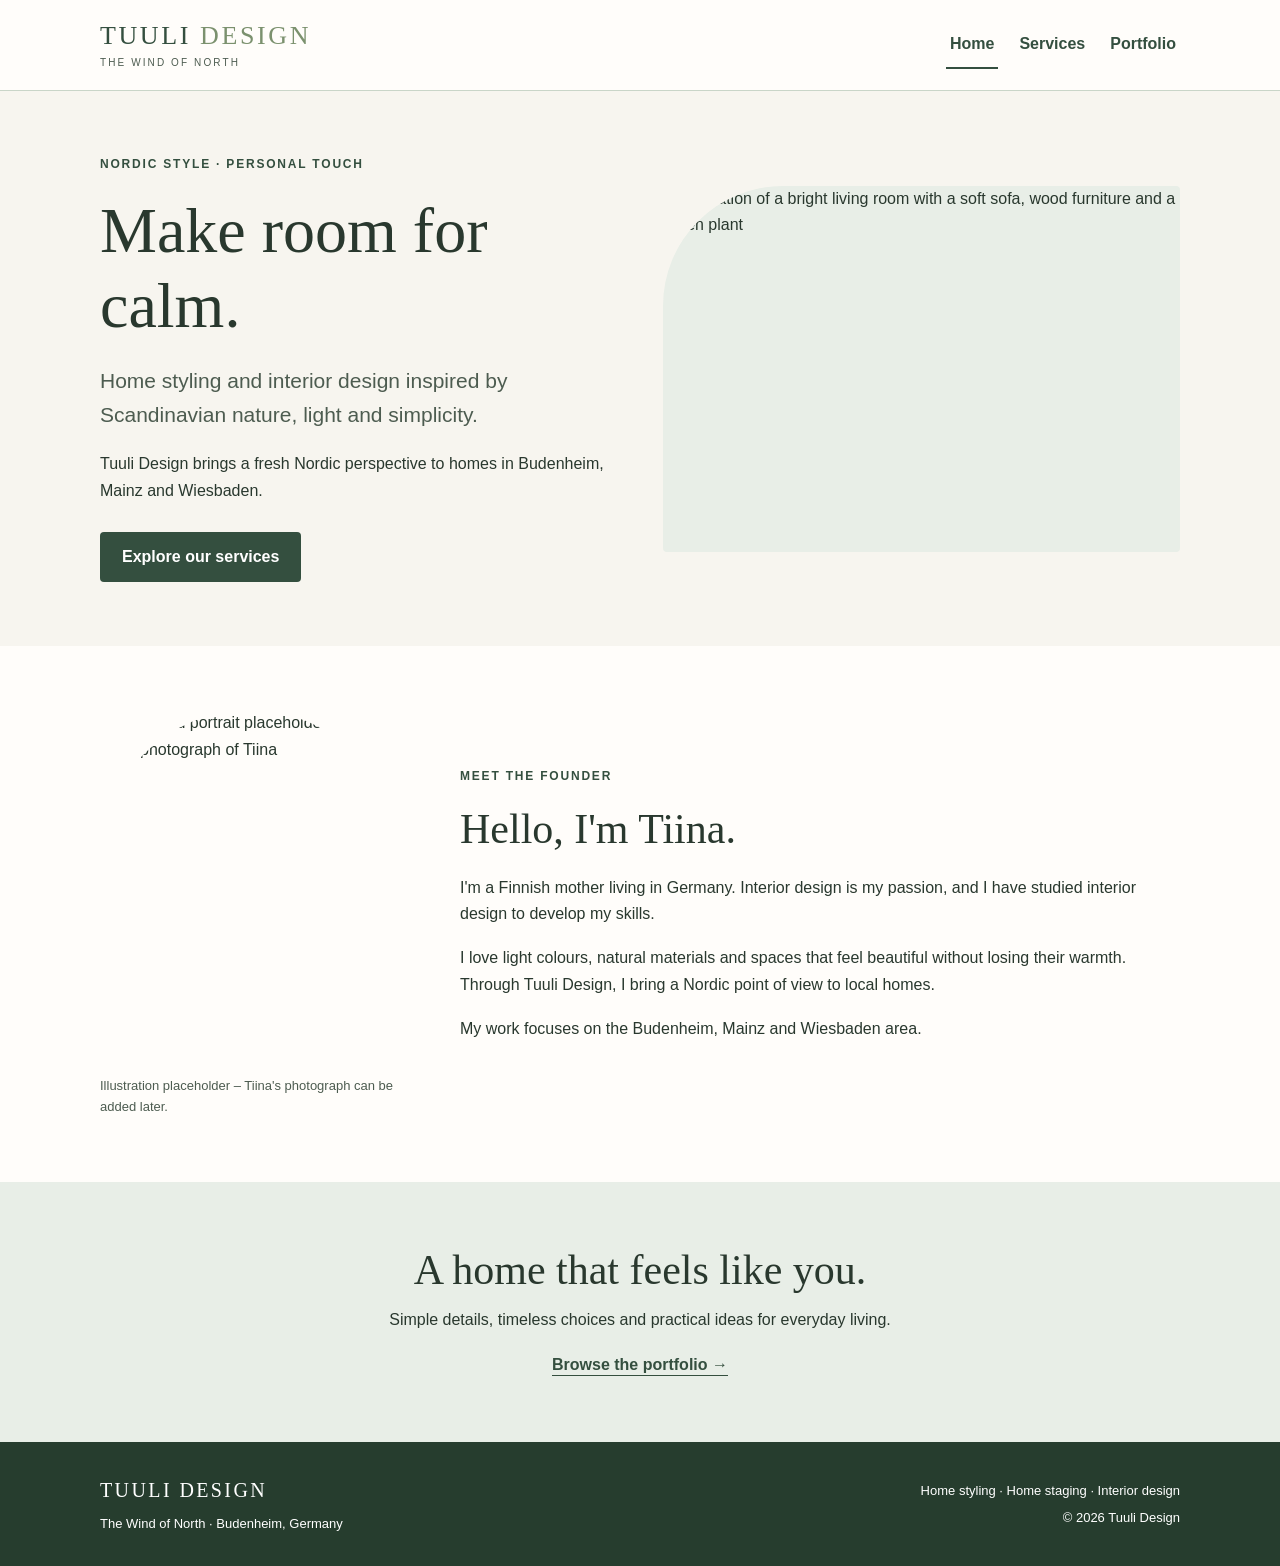
==== index.html @ 6cf5b350 "Add files via upload" ====
<!DOCTYPE html>
<html lang="en">
<head>
  <meta charset="UTF-8">
  <meta name="viewport" content="width=device-width, initial-scale=1.0">
  <meta name="description" content="Meet Tiina and discover Nordic-inspired home styling in the Mainz area.">
  <title>Tuuli Design | Nordic Home Styling</title>
  <link rel="stylesheet" href="style.css">
</head>
<body>
<a class="skip-link" href="#main-content">Skip to main content</a>
<header class="site-header">
  <div class="container header-inner">
    <a class="brand" href="index.html" aria-label="Tuuli Design homepage">
      <span class="brand-name">TUULI <span>DESIGN</span></span>
      <span class="brand-tagline">THE WIND OF NORTH</span>
    </a>
    <nav aria-label="Main navigation"><ul class="nav-list"><li><a href="index.html" aria-current="page">Home</a></li>
<li><a href="services.html">Services</a></li>
<li><a href="portfolio.html">Portfolio</a></li></ul></nav>
  </div>
</header>
<main id="main-content">
<section class="hero section">
  <div class="container two-columns">
    <div>
      <p class="eyebrow">NORDIC STYLE · PERSONAL TOUCH</p>
      <h1>Make room for calm.</h1>
      <p class="lead">Home styling and interior design inspired by Scandinavian nature, light and simplicity.</p>
      <p>Tuuli Design brings a fresh Nordic perspective to homes in Budenheim, Mainz and Wiesbaden.</p>
      <a class="button" href="services.html">Explore our services</a>
    </div>
    <img class="feature-image" src="images/living-room.svg" width="960" height="680" alt="Illustration of a bright living room with a soft sofa, wood furniture and a green plant">
  </div>
</section>
<section class="section about" aria-labelledby="about-title">
  <div class="container about-grid">
    <figure class="portrait-figure">
      <img src="images/tiina-placeholder.svg" width="540" height="640" loading="lazy" alt="Illustrated portrait placeholder; this is not a photograph of Tiina">
      <figcaption>Illustration placeholder – Tiina's photograph can be added later.</figcaption>
    </figure>
    <div>
      <p class="eyebrow">MEET THE FOUNDER</p>
      <h2 id="about-title">Hello, I'm Tiina.</h2>
      <p>I'm a Finnish mother living in Germany. Interior design is my passion, and I have studied interior design to develop my skills.</p>
      <p>I love light colours, natural materials and spaces that feel beautiful without losing their warmth. Through Tuuli Design, I bring a Nordic point of view to local homes.</p>
      <p>My work focuses on the Budenheim, Mainz and Wiesbaden area.</p>
    </div>
  </div>
</section>
<section class="section center-section">
  <div class="container">
    <h2>A home that feels like you.</h2>
    <p>Simple details, timeless choices and practical ideas for everyday living.</p>
    <a class="text-link" href="portfolio.html">Browse the portfolio →</a>
  </div>
</section>
</main>
<footer class="site-footer">
  <div class="container footer-inner">
    <div><strong>TUULI DESIGN</strong><p>The Wind of North · Budenheim, Germany</p></div>
    <div><p>Home styling · Home staging · Interior design</p><p>© 2026 Tuuli Design</p></div>
  </div>
</footer>
</body>
</html>
---- style.css ----
/* Tuuli Design – one shared stylesheet for all three pages */
:root { --bg:#f7f5ef; --paper:#fffdfa; --green:#344f3f; --soft:#e8eee7; --text:#29382e; --muted:#4d5c50; --line:#c9d5c8; }
* { box-sizing:border-box; }
html { scroll-behavior:smooth; }
body { margin:0; font-family:Arial, Helvetica, sans-serif; line-height:1.65; color:var(--text); background:var(--bg); }
img { display:block; max-width:100%; height:auto; }
a { color:var(--green); }
a:focus-visible { outline:3px solid #a47441; outline-offset:4px; }
.container { width:min(1080px, calc(100% - 40px)); margin-inline:auto; }
.narrow { max-width:780px; }
.section { padding:64px 0; }
.skip-link { position:absolute; left:12px; top:-80px; z-index:9; padding:12px 16px; background:white; }
.skip-link:focus { top:10px; }
/* Header and navigation */
.site-header { background:var(--paper); border-bottom:1px solid var(--line); }
.header-inner { display:flex; align-items:center; justify-content:space-between; gap:24px; min-height:90px; }
.brand { display:flex; flex-direction:column; text-decoration:none; line-height:1.2; }
.brand-name { font:26px Georgia, serif; letter-spacing:.1em; color:var(--green); }
.brand-name span { color:#7b916e; }
.brand-tagline { font-size:10px; letter-spacing:.21em; margin-top:6px; color:var(--muted); }
.nav-list { list-style:none; display:flex; flex-wrap:wrap; gap:6px 17px; padding:0; margin:0; }
.nav-list a { display:inline-block; padding:10px 4px; min-height:44px; font-weight:bold; text-decoration:none; border-bottom:2px solid transparent; }
.nav-list a:hover,.nav-list a[aria-current="page"] { border-color:var(--green); }
/* Typography */
h1,h2,h3 { font-family:Georgia, 'Times New Roman', serif; line-height:1.18; font-weight:400; margin:0 0 20px; }
h1 { font-size:clamp(38px, 5vw, 64px); }
h2 { font-size:clamp(30px, 3.5vw, 42px); }
h3 { font-size:24px; }
p { margin:0 0 18px; }
.eyebrow { font-size:12px; font-weight:bold; letter-spacing:.15em; color:var(--green); }
.lead { color:var(--muted); font-size:clamp(17px, 2vw, 21px); }
.button { display:inline-block; background:var(--green); color:white; font-weight:bold; text-decoration:none; padding:12px 22px; border-radius:4px; min-height:48px; margin-top:10px; }
.button:hover { background:#213a2b; }
.text-link { font-weight:bold; text-underline-offset:5px; }
/* Page sections */
.two-columns { display:grid; grid-template-columns:1fr 1fr; align-items:center; gap:46px; }
.feature-image { width:100%; border-radius:120px 4px 4px 4px; background:#e8eee7; }
.about { background:var(--paper); }
.about-grid { display:grid; grid-template-columns:300px 1fr; align-items:center; gap:60px; }
.portrait-figure { margin:0; }
.portrait-figure img { width:100%; border-radius:150px 150px 4px 4px; }
figcaption,.small-note { color:var(--muted); font-size:13px; margin-top:9px; }
.center-section { text-align:center; background:var(--soft); }
.center-section h2 { margin-bottom:12px; }
.page-heading { padding-bottom:40px; }
.service-grid,.gallery { display:grid; grid-template-columns:repeat(3,minmax(0,1fr)); gap:22px; }
.service-card,.gallery-card { background:var(--paper); border:1px solid var(--line); }
.service-card { padding:26px 22px; }
.service-card h3 { font-size:23px; }
.service-card p,.gallery-card p { color:var(--muted); }
.process-section { background:var(--soft); }
.steps-list { padding-left:25px; }
.steps-list li { padding-left:7px; margin-bottom:18px; }
.steps-list li::marker { color:var(--green); font-weight:bold; }
.gallery-card img { width:100%; aspect-ratio:4/3; object-fit:cover; }
.gallery-card > div { padding:18px 20px 8px; }
/* The table can scroll horizontally on narrow screens */
.table-scroll { overflow-x:auto; }
.table-scroll:focus-visible { outline:3px solid #a47441; }
table { border-collapse:collapse; width:100%; min-width:490px; background:var(--paper); }
caption { text-align:left; font-weight:bold; padding-bottom:9px; }
th,td { text-align:left; padding:12px; border:1px solid var(--line); }
thead { background:#d5dfd2; }
/* Shared footer */
.site-footer { background:#263d2e; color:#fff; padding:32px 0; }
.footer-inner { display:flex; justify-content:space-between; gap:18px; }
.footer-inner > div:last-child { text-align:right; }
.site-footer p { font-size:13px; margin:6px 0 0; }
.site-footer strong { font-family:Georgia, serif; letter-spacing:.12em; font-weight:normal; font-size:20px; }
/* Tablet and phone */
@media (max-width:800px) { .service-grid,.gallery { grid-template-columns:repeat(2,minmax(0,1fr)); } .about-grid { gap:35px; grid-template-columns:240px 1fr; } }
@media (max-width:620px) {
  .container { width:calc(100% - 32px); }
  .section { padding:45px 0; }
  .header-inner { flex-direction:column; align-items:flex-start; padding:18px 0 12px; gap:10px; }
  .two-columns,.about-grid,.service-grid,.gallery { grid-template-columns:1fr; }
  .two-columns { gap:25px; }
  .feature-image { border-radius:70px 4px 4px 4px; }
  .portrait-figure { max-width:260px; }
  .footer-inner { flex-direction:column; }
  .footer-inner > div:last-child { text-align:left; }
}
@media (prefers-reduced-motion:reduce) { html { scroll-behavior:auto; } }
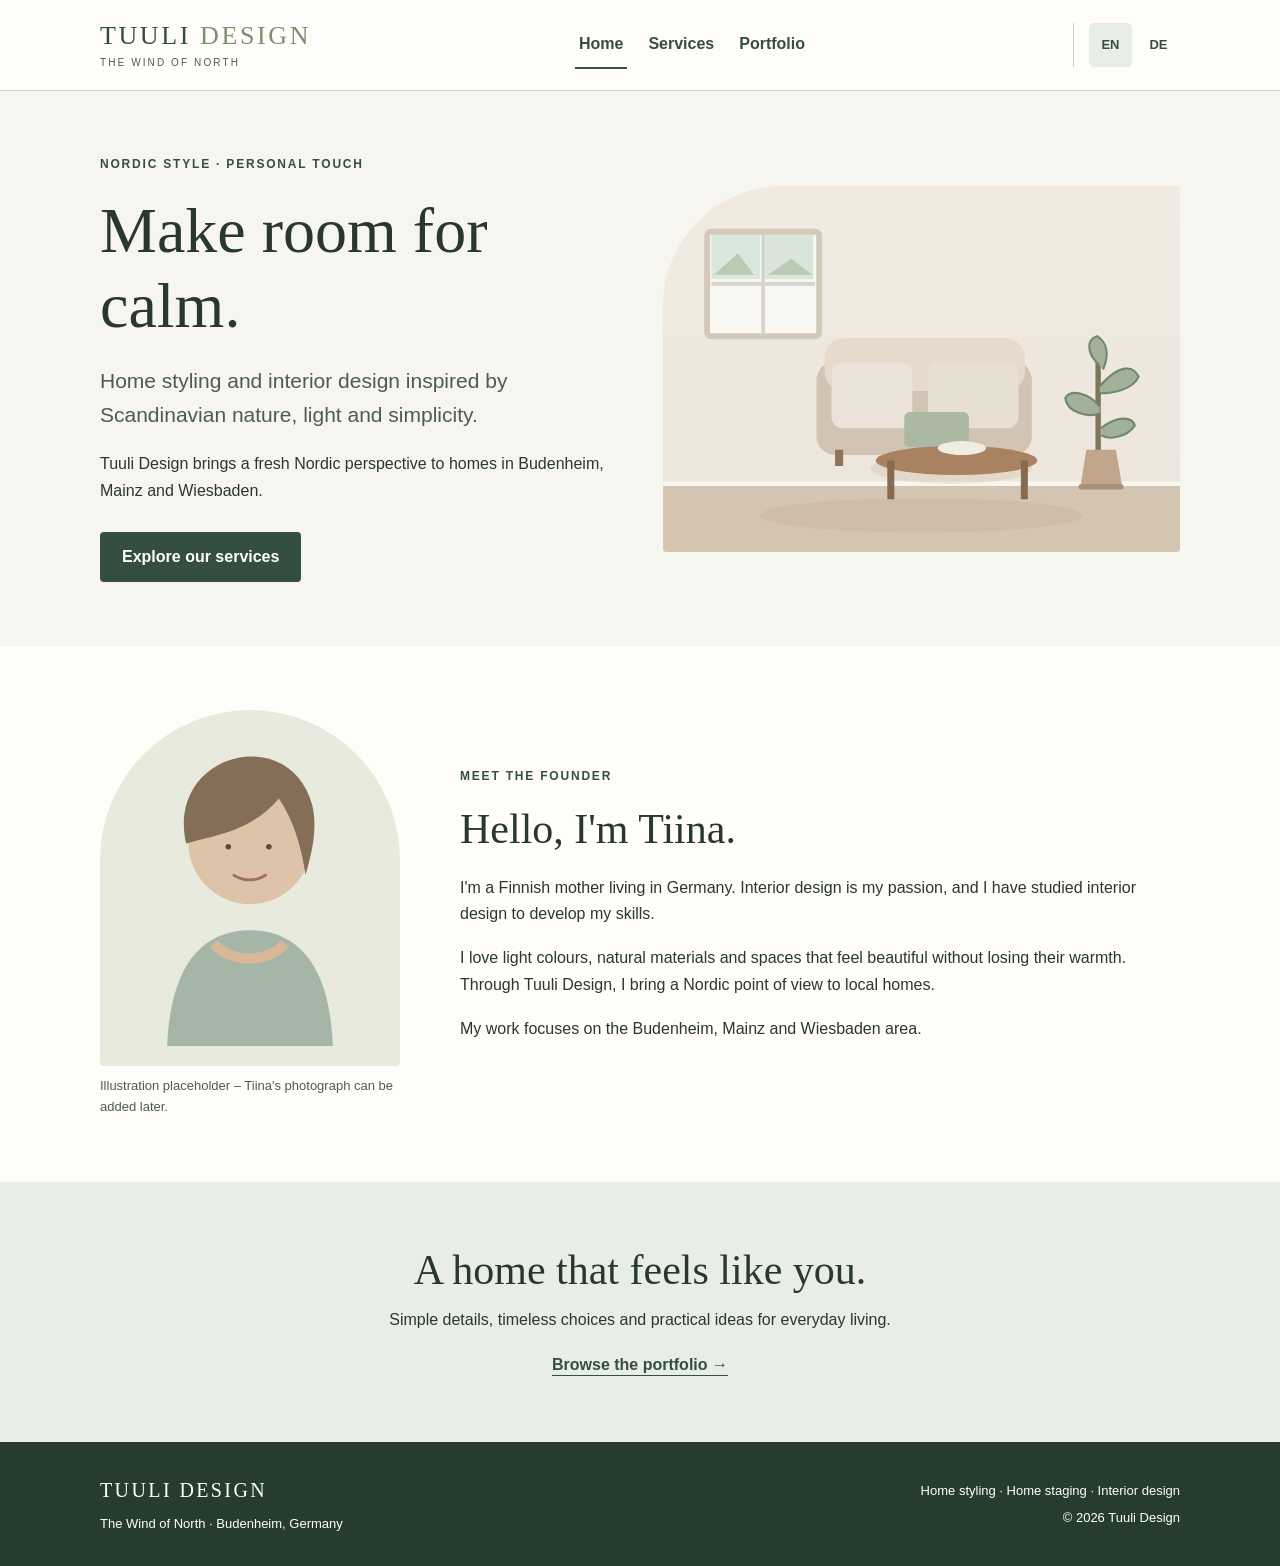
==== commit 79942cc1: "Add files via upload" ====
--- a/index.html
+++ b/index.html
@@ -1,66 +1,68 @@
 <!DOCTYPE html>
+
 <html lang="en">
 <head>
-  <meta charset="UTF-8">
-  <meta name="viewport" content="width=device-width, initial-scale=1.0">
-  <meta name="description" content="Meet Tiina and discover Nordic-inspired home styling in the Mainz area.">
-  <title>Tuuli Design | Nordic Home Styling</title>
-  <link rel="stylesheet" href="style.css">
-</head>
+<meta charset="utf-8"/>
+<meta content="width=device-width, initial-scale=1.0" name="viewport"/>
+<meta content="Meet Tiina and discover Nordic-inspired home styling in the Mainz area." name="description"/>
+<title>Tuuli Design | Nordic Home Styling</title>
+<link href="style.css" rel="stylesheet"/>
+<link href="index.html" hreflang="en" rel="alternate"/><link href="de/index.html" hreflang="de" rel="alternate"/></head>
 <body>
 <a class="skip-link" href="#main-content">Skip to main content</a>
 <header class="site-header">
-  <div class="container header-inner">
-    <a class="brand" href="index.html" aria-label="Tuuli Design homepage">
-      <span class="brand-name">TUULI <span>DESIGN</span></span>
-      <span class="brand-tagline">THE WIND OF NORTH</span>
-    </a>
-    <nav aria-label="Main navigation"><ul class="nav-list"><li><a href="index.html" aria-current="page">Home</a></li>
+<div class="container header-inner">
+<a aria-label="Tuuli Design homepage" class="brand" href="index.html">
+<span class="brand-name">TUULI <span>DESIGN</span></span>
+<span class="brand-tagline">THE WIND OF NORTH</span>
+</a>
+<nav aria-label="Main navigation"><ul class="nav-list"><li><a aria-current="page" href="index.html">Home</a></li>
 <li><a href="services.html">Services</a></li>
 <li><a href="portfolio.html">Portfolio</a></li></ul></nav>
-  </div>
+<nav aria-label="Language selection" class="language-switch"><a aria-current="page" aria-label="English" href="index.html" hreflang="en" lang="en">EN</a><a aria-label="Deutsch" href="de/index.html" hreflang="de" lang="de">DE</a></nav></div>
 </header>
 <main id="main-content">
 <section class="hero section">
-  <div class="container two-columns">
-    <div>
-      <p class="eyebrow">NORDIC STYLE · PERSONAL TOUCH</p>
-      <h1>Make room for calm.</h1>
-      <p class="lead">Home styling and interior design inspired by Scandinavian nature, light and simplicity.</p>
-      <p>Tuuli Design brings a fresh Nordic perspective to homes in Budenheim, Mainz and Wiesbaden.</p>
-      <a class="button" href="services.html">Explore our services</a>
-    </div>
-    <img class="feature-image" src="images/living-room.svg" width="960" height="680" alt="Illustration of a bright living room with a soft sofa, wood furniture and a green plant">
-  </div>
+<div class="container two-columns">
+<div>
+<p class="eyebrow">NORDIC STYLE · PERSONAL TOUCH</p>
+<h1>Make room for calm.</h1>
+<p class="lead">Home styling and interior design inspired by Scandinavian nature, light and simplicity.</p>
+<p>Tuuli Design brings a fresh Nordic perspective to homes in Budenheim, Mainz and Wiesbaden.</p>
+<a class="button" href="services.html">Explore our services</a>
+</div>
+<img alt="Illustration of a bright living room with a soft sofa, wood furniture and a green plant" class="feature-image" height="680" src="living-room.svg" width="960"/>
+</div>
 </section>
-<section class="section about" aria-labelledby="about-title">
-  <div class="container about-grid">
-    <figure class="portrait-figure">
-      <img src="images/tiina-placeholder.svg" width="540" height="640" loading="lazy" alt="Illustrated portrait placeholder; this is not a photograph of Tiina">
-      <figcaption>Illustration placeholder – Tiina's photograph can be added later.</figcaption>
-    </figure>
-    <div>
-      <p class="eyebrow">MEET THE FOUNDER</p>
-      <h2 id="about-title">Hello, I'm Tiina.</h2>
-      <p>I'm a Finnish mother living in Germany. Interior design is my passion, and I have studied interior design to develop my skills.</p>
-      <p>I love light colours, natural materials and spaces that feel beautiful without losing their warmth. Through Tuuli Design, I bring a Nordic point of view to local homes.</p>
-      <p>My work focuses on the Budenheim, Mainz and Wiesbaden area.</p>
-    </div>
-  </div>
+<section aria-labelledby="about-title" class="section about">
+<div class="container about-grid">
+<figure class="portrait-figure">
+<img alt="Illustrated portrait placeholder; this is not a photograph of Tiina" height="640" loading="lazy" src="tiina-placeholder.svg" width="540"/>
+<figcaption>Illustration placeholder – Tiina's photograph can be added later.</figcaption>
+</figure>
+<div>
+<p class="eyebrow">MEET THE FOUNDER</p>
+<h2 id="about-title">Hello, I'm Tiina.</h2>
+<p>I'm a Finnish mother living in Germany. Interior design is my passion, and I have studied interior design to develop my skills.</p>
+<p>I love light colours, natural materials and spaces that feel beautiful without losing their warmth. Through Tuuli Design, I bring a Nordic point of view to local homes.</p>
+<p>My work focuses on the Budenheim, Mainz and Wiesbaden area.</p>
+</div>
+</div>
 </section>
 <section class="section center-section">
-  <div class="container">
-    <h2>A home that feels like you.</h2>
-    <p>Simple details, timeless choices and practical ideas for everyday living.</p>
-    <a class="text-link" href="portfolio.html">Browse the portfolio →</a>
-  </div>
+<div class="container">
+<h2>A home that feels like you.</h2>
+<p>Simple details, timeless choices and practical ideas for everyday living.</p>
+<a class="text-link" href="portfolio.html">Browse the portfolio →</a>
+</div>
 </section>
 </main>
 <footer class="site-footer">
-  <div class="container footer-inner">
-    <div><strong>TUULI DESIGN</strong><p>The Wind of North · Budenheim, Germany</p></div>
-    <div><p>Home styling · Home staging · Interior design</p><p>© 2026 Tuuli Design</p></div>
-  </div>
+<div class="container footer-inner">
+<div><strong>TUULI DESIGN</strong><p>The Wind of North · Budenheim, Germany</p></div>
+<div><p>Home styling · Home staging · Interior design</p><p>© 2026 Tuuli Design</p></div>
+</div>
 </footer>
 </body>
 </html>
+
--- a/style.css
+++ b/style.css
@@ -1,4 +1,4 @@
-/* Tuuli Design – one shared stylesheet for all three pages */
+/* Tuuli Design – one shared stylesheet for the original 1A design (EN/DE) */
 :root { --bg:#f7f5ef; --paper:#fffdfa; --green:#344f3f; --soft:#e8eee7; --text:#29382e; --muted:#4d5c50; --line:#c9d5c8; }
 * { box-sizing:border-box; }
 html { scroll-behavior:smooth; }
@@ -81,3 +81,28 @@
   .footer-inner > div:last-child { text-align:left; }
 }
 @media (prefers-reduced-motion:reduce) { html { scroll-behavior:auto; } }
+
+
+/* Added for EN/DE language selection: plain HTML links, no JavaScript. */
+.language-switch {
+  display:flex; align-items:center; gap:5px;
+  padding-left:15px; border-left:1px solid var(--line);
+  white-space:nowrap;
+}
+.language-switch a {
+  display:inline-flex; justify-content:center; align-items:center;
+  min-width:43px; min-height:44px; padding:7px 9px;
+  font-weight:bold; font-size:13px; text-decoration:none;
+  color:var(--green); border-radius:5px;
+}
+.language-switch a:hover,
+.language-switch a[aria-current="page"] { background:var(--soft); }
+.language-switch a:focus-visible { outline:3px solid #a47441; outline-offset:2px; }
+@media(max-width:800px) {
+  .header-inner { column-gap:14px; }
+  .nav-list { column-gap:10px; }
+  .language-switch { padding-left:9px; }
+}
+@media(max-width:620px) {
+  .language-switch { margin-top:0; border-left:0; border-top:1px solid var(--line); padding:5px 0 0; }
+}
